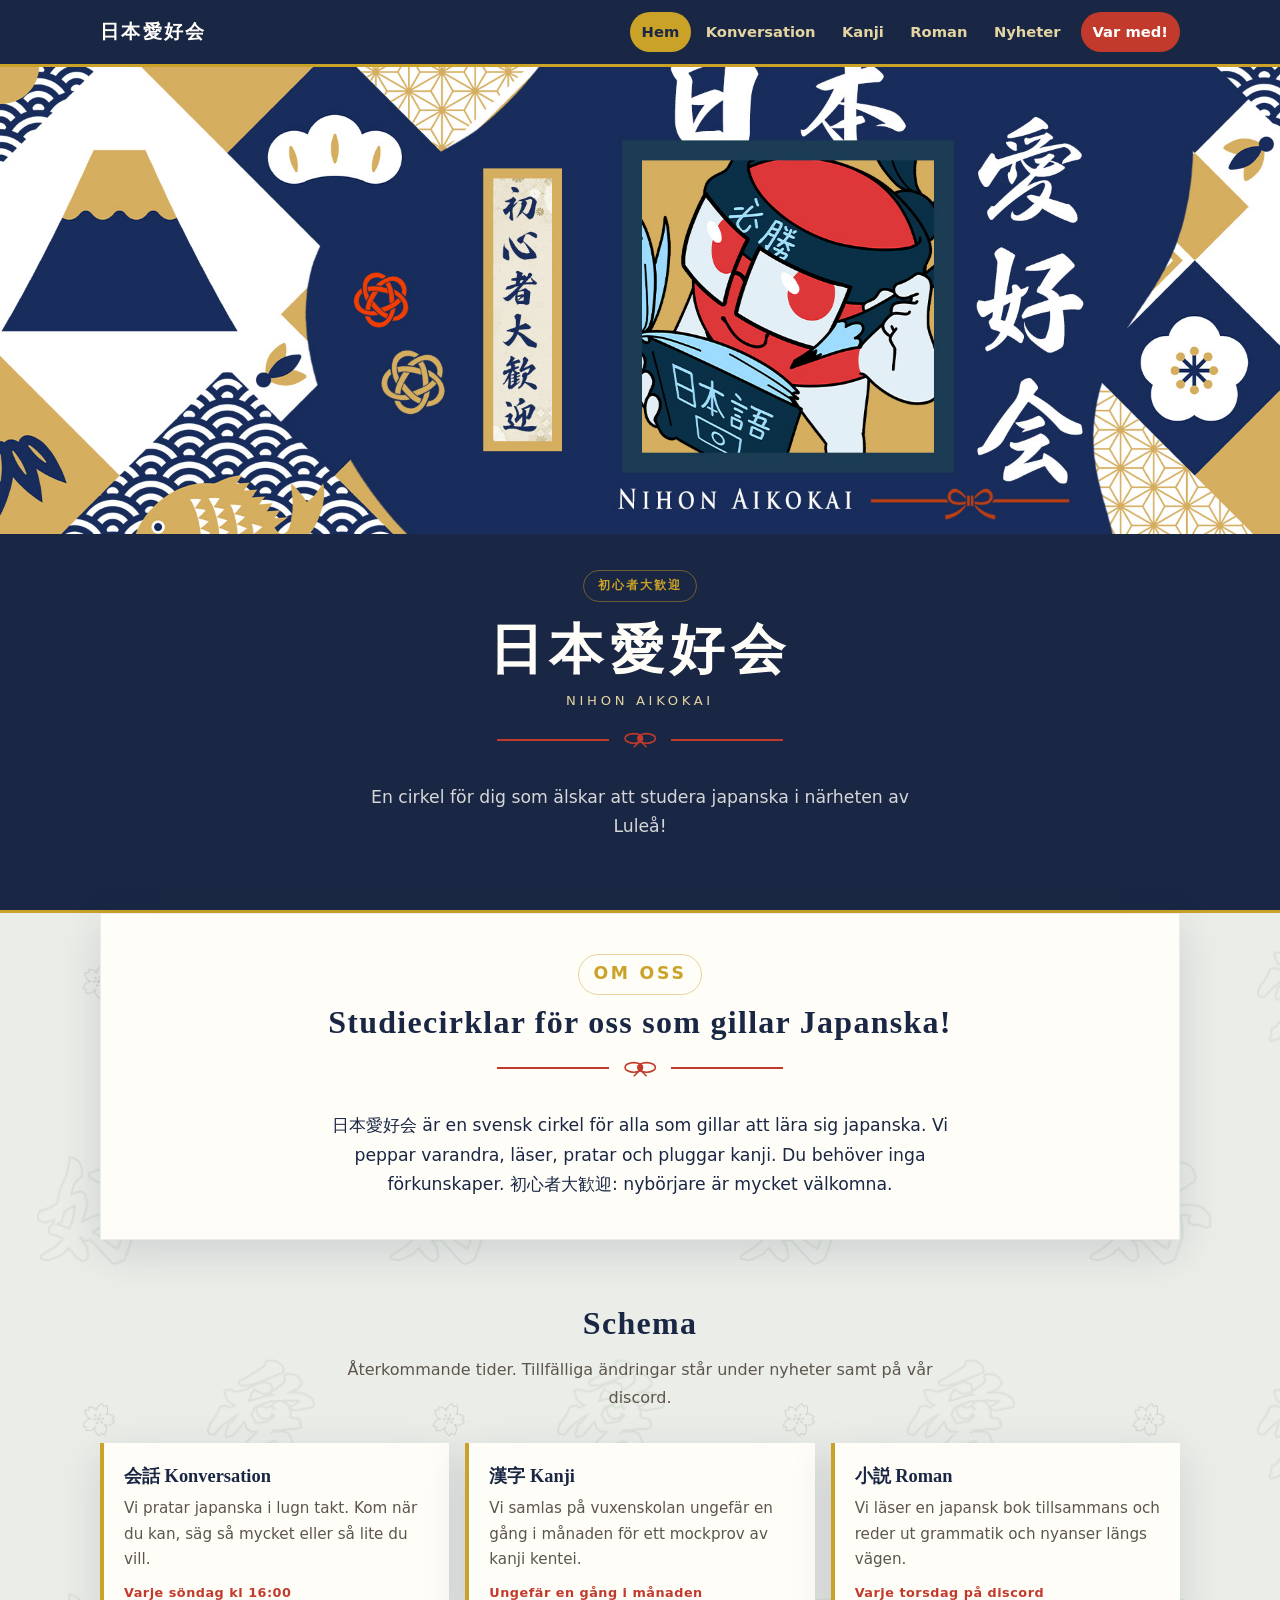
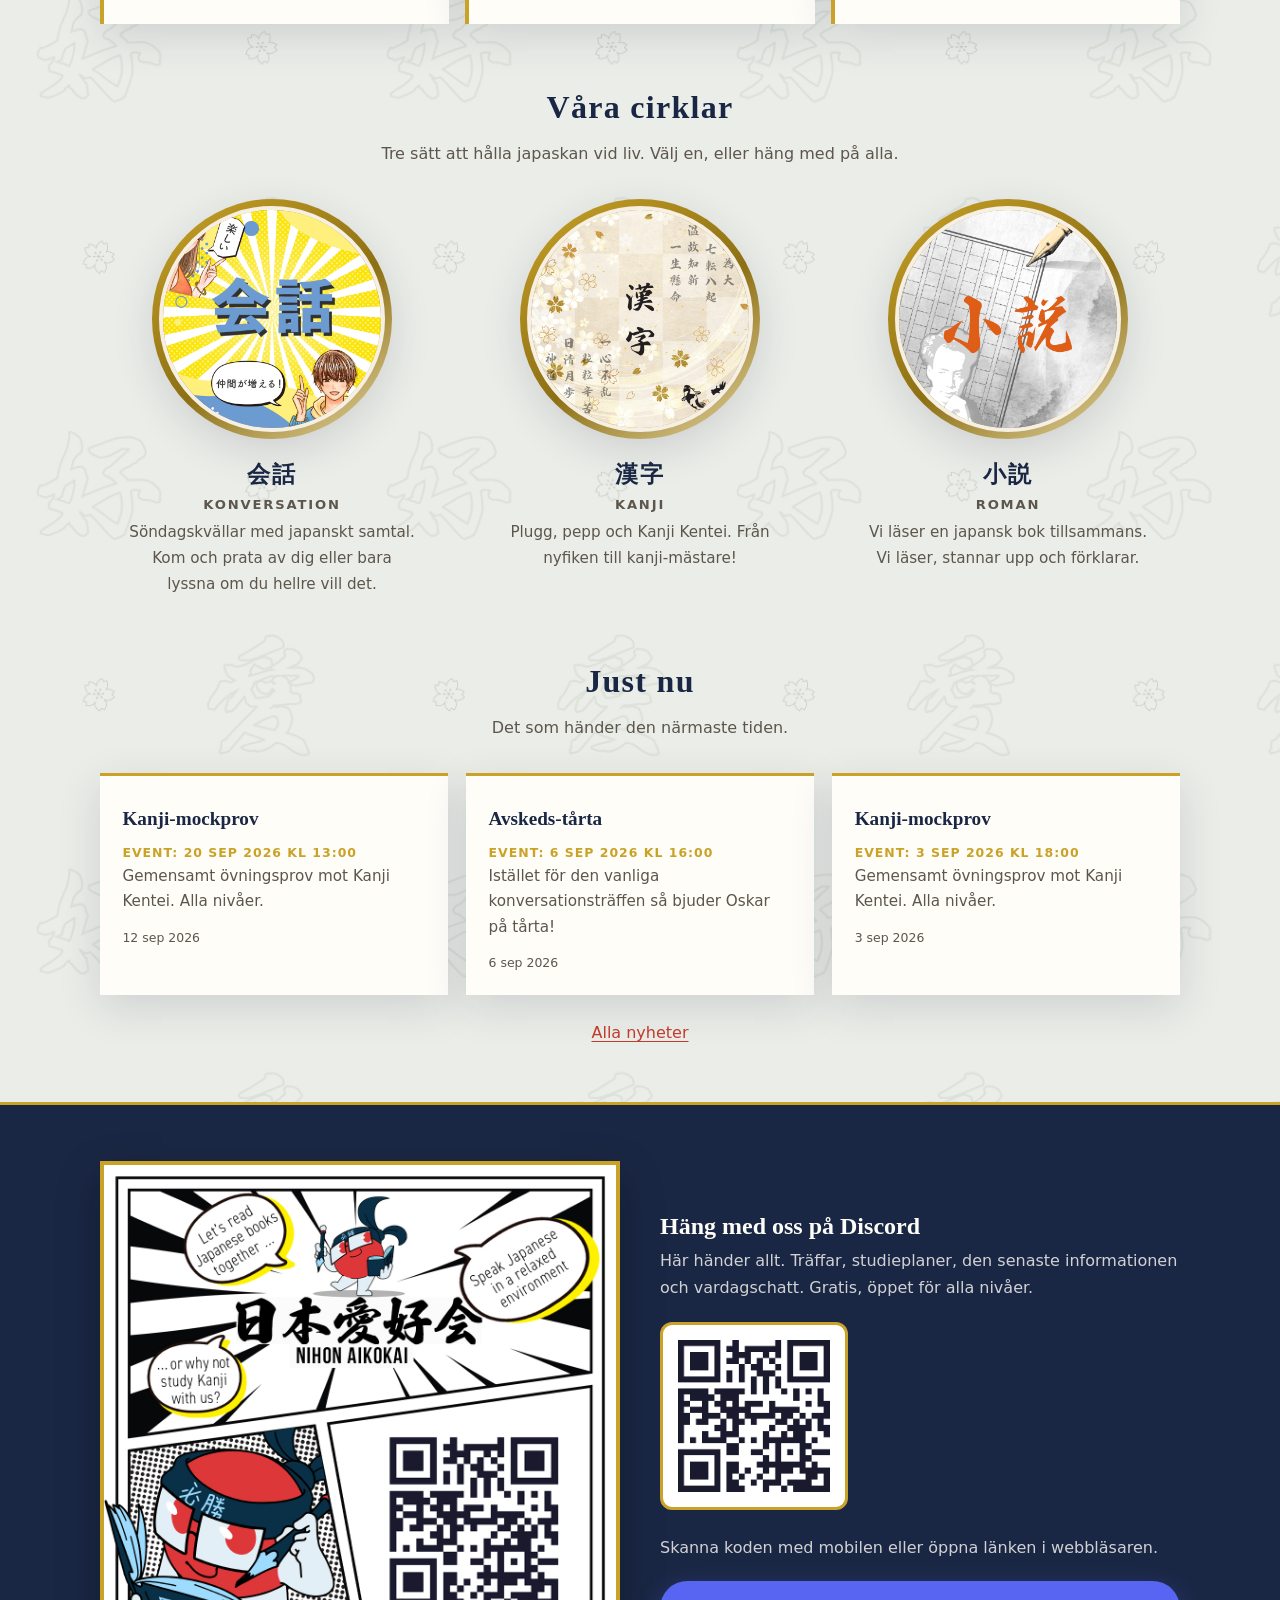
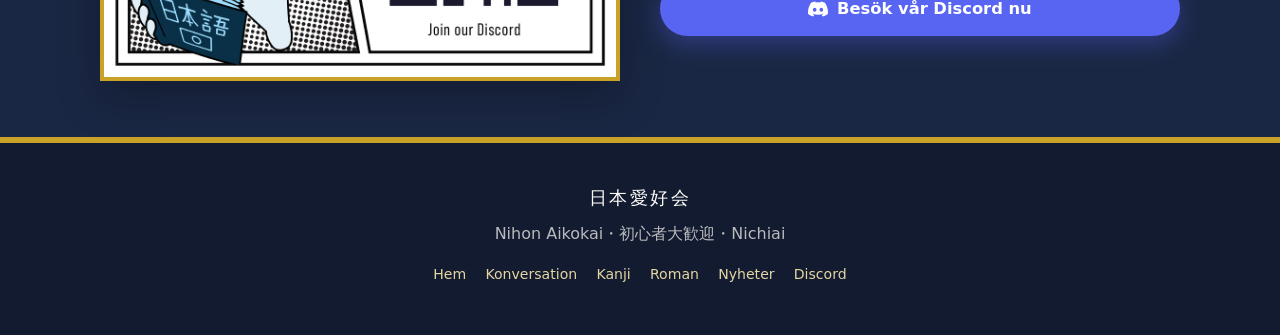
==== index.html @ 25873b59 "initial" ====
<!DOCTYPE html>
<html lang="sv">
	<head>
		
<meta charset="UTF-8" />
<meta name="viewport" content="width=device-width, initial-scale=1" />
<title>日本愛好会 Nihon Aikokai | Japanska studiecirklar i Luleå</title>
<meta name="description" content="日本愛好会 är en studiecirkel för dig som älskar att studera japanska. Konversation varje söndag, kanji med mockprov regelbundet och en läscirkel på Discord. Nybörjare är mycket välkomna." />
<link rel="canonical" href="index.html" />
<link rel="icon" href="favicon.svg" type="image/svg+xml" />
<meta property="og:locale" content="sv_SE" />
<meta property="og:type" content="website" />
<meta property="og:title" content="日本愛好会 Nihon Aikokai | Japanska studiecirklar i Luleå" />
<meta property="og:description" content="日本愛好会 är en studiecirkel för dig som älskar att studera japanska. Konversation varje söndag, kanji med mockprov regelbundet och en läscirkel på Discord. Nybörjare är mycket välkomna." />
<meta property="og:image" content="banner.jpg" />
<meta name="twitter:card" content="summary_large_image" />

<link rel="alternate" hreflang="sv" href="index.html" />

<link rel="alternate" hreflang="x-default" href="index.html" />
<link rel="stylesheet" href="styles.css" />

<script type="application/ld+json">{"@context":"https://schema.org","@graph":[{"@id":"index.html#org","@type":"Organization","alternateName":["Nihon Aikokai","Nihon Aikōkai"],"name":"日本愛好会","sameAs":["https://discord.gg/BaSsQtE"],"url":"/index.html"},{"@type":"WebSite","inLanguage":"sv","name":"日本愛好会"}]}</script>


	</head>
	<body>
		
<a class="skip" href="#main">Hoppa till innehåll</a>
<header class="site-header">
  <div class="header-inner">
    <a class="logo" href="index.html">日本愛好会</a>
    <button class="nav-toggle" type="button" aria-expanded="false" aria-controls="site-nav" aria-label="Öppna meny">
      <span></span>
    </button>
    <nav id="site-nav" class="site-nav" aria-label="Huvudmeny">
      <ul>
        <li><a href="index.html" aria-current="page">Hem</a></li>
        <li><a href="kaiwa.html">Konversation</a></li>
        <li><a href="kanji.html">Kanji</a></li>
        <li><a href="shousetsu.html">Roman</a></li>
        <li><a href="nyheter.html">Nyheter</a></li>
        <li><a class="nav-cta" href="#join">Var med!</a></li>
      </ul>
    </nav>
  </div>
</header>


		<main id="main">
			<section class="hero">
				<img class="hero-art" src="banner.jpg" width="1920" height="960" alt="日本愛好会-banner: maskot med hachimaki läser en japansk bok, Fuji, seigaiha och texten 初心者大歓迎" />
				<div class="hero-band">
					<p class="kicker">初心者大歓迎</p>
					<h1>日本愛好会</h1>
					<p class="hero-romaji">Nihon Aikokai</p>
					
<div class="mizuhiki" aria-hidden="true">
	<svg viewBox="0 0 48 24" fill="none"><ellipse cx="16" cy="11" rx="11" ry="6" stroke="currentColor" stroke-width="2"/><ellipse cx="32" cy="11" rx="11" ry="6" stroke="currentColor" stroke-width="2"/><rect x="21" y="8" width="6" height="6" fill="currentColor"/><path d="M24 14l-8 8M24 14l8 8" stroke="currentColor" stroke-width="2"/></svg>
</div>

					<p class="hero-tagline">En cirkel för dig som älskar att studera japanska i närheten av Luleå!</p>
				</div>
			</section>

			<section class="section" aria-labelledby="om-heading">
				<div class="wrap">
					<div class="intro-card">
						<p class="kicker">Om oss</p>
						<h2 id="om-heading">Studiecirklar för oss som gillar Japanska!</h2>
						
<div class="mizuhiki" aria-hidden="true">
	<svg viewBox="0 0 48 24" fill="none"><ellipse cx="16" cy="11" rx="11" ry="6" stroke="currentColor" stroke-width="2"/><ellipse cx="32" cy="11" rx="11" ry="6" stroke="currentColor" stroke-width="2"/><rect x="21" y="8" width="6" height="6" fill="currentColor"/><path d="M24 14l-8 8M24 14l8 8" stroke="currentColor" stroke-width="2"/></svg>
</div>

						<p>日本愛好会 är en svensk cirkel för alla som gillar att lära sig japanska. Vi peppar varandra, läser, pratar och pluggar kanji. Du behöver inga förkunskaper. 初心者大歓迎: nybörjare är mycket välkomna.</p>
					</div>
				</div>
			</section>

			<section class="section" aria-labelledby="schema-heading" style="padding-top:0">
				<div class="wrap">
					<h2 id="schema-heading">Schema</h2>
					<p class="section-lead">Återkommande tider. Tillfälliga ändringar står under nyheter samt på vår discord.</p>
					<div class="schedule">
						
						<article class="schedule-item">
							<h3>会話 Konversation</h3>
							<p>Vi pratar japanska i lugn takt. Kom när du kan, säg så mycket eller så lite du vill.</p>
							<span class="when">Varje söndag kl 16:00</span>
						</article>
						
						<article class="schedule-item">
							<h3>漢字 Kanji</h3>
							<p>Vi samlas på vuxenskolan ungefär en gång i månaden för ett mockprov av kanji kentei.</p>
							<span class="when">Ungefär en gång i månaden</span>
						</article>
						
						<article class="schedule-item">
							<h3>小説 Roman</h3>
							<p>Vi läser en japansk bok tillsammans och reder ut grammatik och nyanser längs vägen.</p>
							<span class="when">Varje torsdag på discord</span>
						</article>
						
					</div>
				</div>
			</section>

			<section class="section" aria-labelledby="cirklar-heading">
				<div class="wrap">
					<h2 id="cirklar-heading">Våra cirklar</h2>
					<p class="section-lead">Tre sätt att hålla japaskan vid liv. Välj en, eller häng med på alla.</p>
					<div class="circles">
						
						<a class="circle-card" href="kaiwa.html">
							<div class="circle-frame">
								<img src="circle-prom-kaiwa1.jpg" width="800" height="800" alt="会話 mot gul pop-bakgrund med pratbubblor: 楽しい och 仲間が増える" />
							</div>
							<h2>会話 <span>Konversation</span></h2>
							<p>Söndagskvällar med japanskt samtal. Kom och prata av dig eller bara lyssna om du hellre vill det.</p>
						</a>
						
						<a class="circle-card" href="kanji.html">
							<div class="circle-frame">
								<img src="circle-prom-kanji1.jpg" width="800" height="800" alt="漢字さーくる: washi, mizuhiki, Fuji och texten att alla som vill röra vid kanji är välkomna" />
							</div>
							<h2>漢字 <span>Kanji</span></h2>
							<p>Plugg, pepp och Kanji Kentei. Från nyfiken till kanji-mästare!</p>
						</a>
						
						<a class="circle-card" href="shousetsu.html">
							<div class="circle-frame">
								<img src="circle-prom-shousetu.jpg" width="800" height="800" alt="小説 i orange över genkō yōshi, reservoarpenna och en blek författarprofil" />
							</div>
							<h2>小説 <span>Roman</span></h2>
							<p>Vi läser en japansk bok tillsammans. Vi läser, stannar upp och förklarar.</p>
						</a>
						
					</div>
				</div>
			</section>

			<section class="section" aria-labelledby="nyheter-heading">
				<div class="wrap">
					<h2 id="nyheter-heading">Just nu</h2>
					<p class="section-lead">Det som händer den närmaste tiden.</p>
					<div class="news-grid">
						
						<article class="news-card">
							<h3><a href="nyheter/20260912-kanji-kentei.html">Kanji-mockprov</a></h3>
							
							<p class="news-event">Event: <time datetime="2026-09-20T13:00:00&#43;02:00">20 sep 2026 kl 13:00</time></p>
							
							<p>Gemensamt övningsprov mot Kanji Kentei. Alla nivåer.</p>
							<p class="news-posted"><time datetime="2026-09-12">12 sep 2026</time></p>
						</article>
						
						<article class="news-card">
							<h3><a href="nyheter/20260906-kake.html">Avskeds-tårta</a></h3>
							
							<p class="news-event">Event: <time datetime="2026-09-06T16:00:00&#43;02:00">6 sep 2026 kl 16:00</time></p>
							
							<p>Istället för den vanliga konversationsträffen så bjuder Oskar på tårta!</p>
							<p class="news-posted"><time datetime="2026-09-06">6 sep 2026</time></p>
						</article>
						
						<article class="news-card">
							<h3><a href="nyheter/20260903-kanji-kentei.html">Kanji-mockprov</a></h3>
							
							<p class="news-event">Event: <time datetime="2026-09-03T18:00:00&#43;02:00">3 sep 2026 kl 18:00</time></p>
							
							<p>Gemensamt övningsprov mot Kanji Kentei. Alla nivåer.</p>
							<p class="news-posted"><time datetime="2026-09-03">3 sep 2026</time></p>
						</article>
						
					</div>
					<p class="section-more"><a href="nyheter.html">Alla nyheter</a></p>
				</div>
			</section>

			<section class="join" id="join" aria-labelledby="join-heading">
				<div class="wrap">
					<div class="join-grid">
						<div class="join-art">
							<img src="prom01.jpg" width="800" height="800" alt="Manga-ruta med 日本愛好会-maskoten, pratbubblor och Discord-QR" />
						</div>
						<div class="join-actions">
							<h2 id="join-heading">Häng med oss på Discord</h2>
							<p>Här händer allt. Träffar, studieplaner, den senaste informationen och vardagschatt. Gratis, öppet för alla nivåer.</p>
							<div class="qr-wrap">
								<img src="discord-qr.png" width="180" height="180" alt="QR-kod till Discord-servern" />
							</div>
							<p>Skanna koden med mobilen eller öppna länken i webbläsaren.</p>
							<a class="btn btn-discord" href="https://discord.gg/BaSsQtE" target="_blank" rel="noopener noreferrer">
								
<svg viewBox="0 0 24 24" aria-hidden="true"><path d="M20.317 4.37a19.791 19.791 0 0 0-4.885-1.515.074.074 0 0 0-.079.037c-.21.375-.444.864-.608 1.25a18.27 18.27 0 0 0-5.487 0 12.64 12.64 0 0 0-.617-1.25.077.077 0 0 0-.079-.037A19.736 19.736 0 0 0 3.677 4.37a.07.07 0 0 0-.032.027C.533 9.046-.32 13.58.099 18.057a.082.082 0 0 0 .031.057 19.9 19.9 0 0 0 5.993 3.03.078.078 0 0 0 .084-.028 14.09 14.09 0 0 0 1.226-1.994.076.076 0 0 0-.041-.106 13.107 13.107 0 0 1-1.872-.892.077.077 0 0 1-.008-.128 10.2 10.2 0 0 0 .372-.292.074.074 0 0 1 .077-.01c3.928 1.793 8.18 1.793 12.062 0a.074.074 0 0 1 .078.01c.12.098.246.198.373.292a.077.077 0 0 1-.006.127 12.299 12.299 0 0 1-1.873.892.077.077 0 0 0-.041.107c.36.698.772 1.362 1.225 1.993a.076.076 0 0 0 .084.028 19.839 19.839 0 0 0 6.002-3.03.077.077 0 0 0 .032-.054c.5-5.177-.838-9.674-3.549-13.66a.061.061 0 0 0-.031-.03zM8.02 15.33c-1.183 0-2.157-1.085-2.157-2.419 0-1.333.956-2.419 2.157-2.419 1.21 0 2.176 1.096 2.157 2.42 0 1.333-.956 2.418-2.157 2.418zm7.975 0c-1.183 0-2.157-1.085-2.157-2.419 0-1.333.955-2.419 2.157-2.419 1.21 0 2.176 1.096 2.157 2.42 0 1.333-.946 2.418-2.157 2.418z"/></svg>

								Besök vår Discord nu
							</a>
						</div>
					</div>
				</div>
			</section>
		</main>
		
<footer class="site-footer">
  <p class="brand">日本愛好会</p>
  <p>Nihon Aikokai・初心者大歓迎・Nichiai</p>
  <nav aria-label="Sidfot">
    <a href="index.html">Hem</a>
    <a href="kaiwa.html">Konversation</a>
    <a href="kanji.html">Kanji</a>
    <a href="shousetsu.html">Roman</a>
    <a href="nyheter.html">Nyheter</a>
    <a href="https://discord.gg/BaSsQtE" rel="noopener noreferrer">Discord</a>
  </nav>
</footer>
<script src="nav.js"></script>

	</body>
</html>
---- styles.css ----
:root {
  --navy: #1a2744;
  --navy-deep: #121b30;
  --navy-soft: #243556;
  --gold: #c9a227;
  --gold-soft: #e4d5a3;
  --red: #c23a2b;
  --cream: #f6efe3;
  --cream-dark: #ebe3d4;
  --ink: #1a2744;
  --ink-muted: #5c564c;
  --white: #fffdf8;
  --shadow: 0 12px 40px rgba(26, 39, 68, 0.14);
  --font-serif: "Hiragino Mincho ProN", "Noto Serif CJK JP", "Yu Mincho", "Yu Mincho Pr6N", "MS PMincho", "Songti SC", serif;
  --font-sans: system-ui, "Segoe UI", "Hiragino Sans", "Hiragino Kaku Gothic ProN", "Noto Sans CJK JP", "Yu Gothic UI", "Yu Gothic", Meiryo, sans-serif;
  --wrap: 1080px;
  --header-h: 4rem;
}

*,
*::before,
*::after {
  box-sizing: border-box;
  margin: 0;
  padding: 0;
}

html {
  scroll-behavior: smooth;
}

body {
  font-family: var(--font-sans);
  color: var(--ink);
  background: var(--cream);
  background-image: url("wallpaper.jpg");
  background-size: 350px auto;
  line-height: 1.7;
  min-height: 100vh;
}

img {
  max-width: 100%;
  height: auto;
}

a {
  color: var(--red);
  text-underline-offset: 0.18em;
}

a:hover {
  color: var(--navy);
}

:focus-visible {
  outline: 2px solid var(--gold);
  outline-offset: 3px;
}

.skip {
  position: absolute;
  left: 0.75rem;
  top: -3rem;
  z-index: 100;
  background: var(--gold);
  color: var(--navy);
  font-weight: 700;
  padding: 0.5rem 0.9rem;
  text-decoration: none;
}

.skip:focus {
  top: 0.75rem;
}

.wrap {
  width: min(100% - 2rem, var(--wrap));
  margin-inline: auto;
}

.site-header {
  position: sticky;
  top: 0;
  z-index: 50;
  background: var(--navy);
  color: var(--white);
  border-bottom: 3px solid var(--gold);
}

.header-inner {
  width: min(100% - 2rem, var(--wrap));
  margin-inline: auto;
  min-height: var(--header-h);
  display: flex;
  align-items: center;
  justify-content: space-between;
  gap: 1rem;
}

.logo {
  font-family: var(--font-serif);
  font-size: 1.2rem;
  font-weight: 700;
  letter-spacing: 0.12em;
  color: var(--white);
  text-decoration: none;
  white-space: nowrap;
}

.logo:hover {
  color: var(--gold);
}

.nav-toggle {
  display: none;
  width: 2.6rem;
  height: 2.6rem;
  border: 1px solid rgba(201, 162, 39, 0.45);
  border-radius: 8px;
  background: transparent;
  color: var(--gold);
  cursor: pointer;
}

.nav-toggle span,
.nav-toggle span::before,
.nav-toggle span::after {
  display: block;
  width: 1.15rem;
  height: 2px;
  background: currentColor;
  position: relative;
  margin: 0 auto;
}

.nav-toggle span::before,
.nav-toggle span::after {
  content: "";
  position: absolute;
  left: 0;
}

.nav-toggle span::before {
  top: -6px;
}

.nav-toggle span::after {
  top: 6px;
}

.site-nav ul {
  display: flex;
  align-items: center;
  gap: 0.15rem;
  list-style: none;
}

.site-nav a {
  display: block;
  color: var(--gold-soft);
  text-decoration: none;
  font-size: 0.92rem;
  font-weight: 600;
  padding: 0.45rem 0.75rem;
  border-radius: 999px;
}

.site-nav a:hover,
.site-nav a[aria-current="page"] {
  color: var(--navy);
  background: var(--gold);
}

.site-nav .nav-cta {
  color: #fff;
  background: var(--red);
  margin-left: 0.35rem;
}

.site-nav .nav-cta:hover {
  background: #a83226;
  color: #fff;
}

.hero {
  background: var(--navy-deep);
}

.hero-art {
  display: block;
  width: 100%;
  max-height: min(70vh, 700px);
  object-fit: cover;
  object-position: center;
}

.hero-band {
  background: var(--navy);
  color: var(--white);
  text-align: center;
  padding: 2.25rem 1.25rem 2.75rem;
  border-bottom: 3px solid var(--gold);
}

.kicker {
  display: inline-block;
  font-size: 0.75rem;
  font-weight: 700;
  letter-spacing: 0.16em;
  text-transform: uppercase;
  color: var(--gold);
  border: 1px solid rgba(201, 162, 39, 0.45);
  border-radius: 999px;
  padding: 0.3rem 0.9rem;
  margin-bottom: 1rem;
}

.hero-band h1,
.page-head h1 {
  font-family: var(--font-serif);
  font-size: clamp(2.1rem, 6vw, 3.4rem);
  font-weight: 700;
  letter-spacing: 0.12em;
  line-height: 1.2;
}

.hero-romaji {
  color: var(--gold-soft);
  letter-spacing: 0.28em;
  text-transform: uppercase;
  font-size: 0.82rem;
  margin: 0.45rem 0 1rem;
}

.hero-tagline {
  max-width: 36rem;
  margin: 0 auto 1.5rem;
  color: rgba(255, 253, 248, 0.82);
  font-size: 1.08rem;
}

.btn {
  display: inline-flex;
  align-items: center;
  justify-content: center;
  gap: 0.55rem;
  font-family: inherit;
  font-size: 1.02rem;
  font-weight: 700;
  text-decoration: none;
  border-radius: 999px;
  padding: 0.85rem 1.55rem;
  border: none;
  cursor: pointer;
  transition: transform 0.2s, box-shadow 0.2s, background 0.2s;
}

.btn:hover {
  transform: translateY(-2px);
}

.btn-discord {
  display: flex;
  color: #fff;
  background: #5865f2;
  box-shadow: 0 8px 24px rgba(88, 101, 242, 0.35);
}

.btn-discord:hover {
  color: #fff;
  background: #4752c4;
}

.btn-gold {
  color: var(--navy);
  background: var(--gold);
}

.btn-gold:hover {
  color: var(--navy);
  background: #d4b03a;
}

.btn svg {
  width: 1.25rem;
  height: 1.25rem;
  fill: currentColor;
}

.mizuhiki {
  display: flex;
  align-items: center;
  justify-content: center;
  gap: 0.75rem;
  margin: 0.5rem 0 2rem;
  color: var(--red);
}

.mizuhiki::before,
.mizuhiki::after {
  content: "";
  height: 2px;
  width: min(28vw, 7rem);
  background: var(--red);
}

.mizuhiki svg {
  width: 2.4rem;
  height: 1.4rem;
  flex-shrink: 0;
}

.section {
  padding: 0 0 3.5rem 0;
}

.section h2 {
  font-family: var(--font-serif);
  font-size: clamp(1.45rem, 3vw, 2rem);
  letter-spacing: 0.04em;
  text-align: center;
  margin-bottom: 0.35rem;
}

.section-lead {
  text-align: center;
  color: var(--ink-muted);
  max-width: 38rem;
  margin: 0 auto 2rem;
}

.intro-card {
  background: var(--white);
  border: 1px solid rgba(26, 39, 68, 0.08);
  box-shadow: var(--shadow);
  padding: 2rem 1.5rem;
  text-align: center;
}

.intro-card p {
  max-width: 40rem;
  margin: 0 auto;
  font-size: 1.08rem;
}

.schedule {
  display: grid;
  gap: 1rem;
}

.schedule-item {
  background: var(--white);
  border-left: 4px solid var(--gold);
  padding: 1.15rem 1.25rem;
  box-shadow: var(--shadow);
}

.schedule-item h3 {
  font-family: var(--font-serif);
  font-size: 1.15rem;
  margin-bottom: 0.2rem;
}

.schedule-item p {
  color: var(--ink-muted);
  font-size: 0.95rem;
}

.schedule-item .when {
  display: inline-block;
  margin-top: 0.55rem;
  font-size: 0.8rem;
  font-weight: 700;
  letter-spacing: 0.04em;
  color: var(--red);
}

.circles {
  display: grid;
  gap: 2rem;
  justify-items: center;
}

.circle-card {
  text-decoration: none;
  color: inherit;
  text-align: center;
  max-width: 18rem;
}

.circle-card:hover {
  color: inherit;
}

.circle-frame {
  width: min(100%, 240px);
  aspect-ratio: 1;
  margin: 0 auto 1rem;
  border-radius: 50%;
  padding: 7px;
  background: linear-gradient(145deg, var(--gold), #8d7014 55%, var(--gold-soft));
  box-shadow: var(--shadow);
  transition: transform 0.25s;
}

.circle-card:hover .circle-frame {
  transform: translateY(-4px) scale(1.03);
}

.circle-frame img {
  width: 100%;
  height: 100%;
  object-fit: cover;
  border-radius: 50%;
  display: block;
  border: 4px solid var(--cream);
}

.circle-card h2 {
  font-family: var(--font-serif);
  font-size: 1.45rem;
  letter-spacing: 0.08em;
  margin-bottom: 0.25rem;
}

.circle-card h2 span {
  display: block;
  font-family: var(--font-sans);
  font-size: 0.82rem;
  letter-spacing: 0.14em;
  text-transform: uppercase;
  color: var(--ink-muted);
  font-weight: 600;
}

.circle-card p {
  color: var(--ink-muted);
  font-size: 0.95rem;
}

.news-grid {
  display: grid;
  gap: 1.15rem;
}

.news-card {
  background: var(--white);
  padding: 1.35rem 1.4rem;
  box-shadow: var(--shadow);
  border-top: 3px solid var(--gold);
}

.news-card .news-event {
  font-size: 0.78rem;
  font-weight: 700;
  letter-spacing: 0.08em;
  text-transform: uppercase;
  color: var(--gold);
}

.news-card .news-posted {
  margin-top: 0.7rem;
  font-size: 0.78rem;
}

.news-card h3 {
  font-family: var(--font-serif);
  font-size: 1.2rem;
  margin: 0.3rem 0 0.45rem;
}

.news-card h3 a {
  color: var(--ink);
  text-decoration: none;
}

.news-card h3 a:hover {
  color: var(--red);
}

.news-card p {
  color: var(--ink-muted);
  font-size: 0.95rem;
}

.section-more {
  text-align: center;
  margin-top: 1.5rem;
}

.join {
  background: var(--navy);
  color: var(--white);
  padding: 3.5rem 0;
  border-block: 3px solid var(--gold);
}

.join h2 {
  font-family: var(--font-serif);
  color: var(--white);
}

.join .section-lead {
  color: rgba(255, 253, 248, 0.75);
}

.join-grid {
  display: grid;
  gap: 2rem;
  align-items: center;
}

.join-art img {
  width: 100%;
  display: block;
  background: var(--white);
  border: 4px solid var(--gold);
  box-shadow: 0 16px 40px rgba(0, 0, 0, 0.28);
}

.join-actions {
  text-align: center;
}

.join-actions p {
  margin-bottom: 1.25rem;
  color: rgba(255, 253, 248, 0.8);
}

.qr-wrap {
  display: inline-block;
  background: #fff;
  border: 3px solid var(--gold);
  border-radius: 12px;
  padding: 0.7rem;
  line-height: 0;
  margin-bottom: 1rem;
}

.qr-wrap img {
  width: 160px;
  height: 160px;
  display: block;
}

.qr-caption {
  font-size: 0.8rem;
  color: var(--gold-soft);
  margin-bottom: 1.1rem;
}

.page-hero {
  display: block;
  width: 100%;
  max-height: min(48vh, 420px);
  object-fit: cover;
  object-position: center;
  border-bottom: 3px solid var(--gold);
}

.page-head {
  text-align: center;
  padding: 2.5rem 0 0.5rem;
}

.crumbs {
  display: flex;
  flex-wrap: wrap;
  justify-content: center;
  gap: 0.4rem;
  list-style: none;
  font-size: 0.82rem;
  color: var(--ink-muted);
  margin-bottom: 0.9rem;
}

.crumbs a {
  color: var(--ink-muted);
  text-decoration: none;
}

.crumbs a:hover {
  color: var(--red);
}

.crumbs li:not(:last-child)::after {
  content: "/";
  margin-left: 0.4rem;
  color: var(--gold);
}

.prose {
  max-width: 40rem;
  margin: 0 auto;
  font-size: 1.05rem;
}

.prose p + p {
  margin-top: 1rem;
}

.prose h2 {
  font-family: var(--font-serif);
  font-size: 1.4rem;
  text-align: left;
  margin: 2rem 0 0.6rem;
}

.side-img {
  display: block;
  width: min(100%, 28rem);
  margin: 1.75rem auto;
  border: 3px solid var(--gold);
  box-shadow: var(--shadow);
}

.side-img.round {
  width: min(100%, 18rem);
  border-radius: 50%;
  border-width: 6px;
}

.callout {
  background: var(--white);
  border-left: 4px solid var(--red);
  padding: 1.1rem 1.2rem;
  margin: 1.75rem 0;
  box-shadow: var(--shadow);
}

.article-meta {
  text-align: center;
  color: var(--gold);
  font-size: 0.82rem;
  font-weight: 700;
  letter-spacing: 0.1em;
  text-transform: uppercase;
  margin-bottom: 1.25rem;
}

.article-posted {
  margin-top: 2rem;
  font-size: 0.82rem;
  color: var(--ink-muted);
  text-align: center;
}

.site-footer {
  background: var(--navy-deep);
  color: rgba(255, 253, 248, 0.7);
  text-align: center;
  padding: 2.5rem 1rem 2rem;
  border-top: 3px solid var(--gold);
}

.site-footer .brand {
  font-family: var(--font-serif);
  color: var(--white);
  letter-spacing: 0.14em;
  font-size: 1.15rem;
  margin-bottom: 0.35rem;
}

.site-footer nav {
  display: flex;
  flex-wrap: wrap;
  justify-content: center;
  gap: 0.8rem 1.2rem;
  margin: 1rem 0;
}

.site-footer a {
  color: var(--gold-soft);
  text-decoration: none;
  font-size: 0.88rem;
}

.site-footer a:hover {
  color: var(--gold);
}

@media (min-width: 720px) {
  .schedule {
    grid-template-columns: repeat(3, 1fr);
  }

  .circles {
    grid-template-columns: repeat(3, 1fr);
    gap: 1.5rem;
  }

  .news-grid {
    grid-template-columns: repeat(3, 1fr);
  }

  .join-grid {
    grid-template-columns: 1fr 1fr;
    gap: 2.5rem;
  }

  .join-actions {
    text-align: left;
  }

  .intro-card {
    padding: 2.5rem 3rem;
  }
}

@media (max-width: 719px) {
  .nav-toggle {
    display: grid;
    place-items: center;
  }

  .site-nav {
    display: none;
    position: absolute;
    left: 0;
    right: 0;
    top: 100%;
    background: var(--navy-deep);
    border-bottom: 3px solid var(--gold);
    padding: 0.75rem 1rem 1rem;
  }

  .site-nav.is-open {
    display: block;
  }

  .site-nav ul {
    flex-direction: column;
    align-items: stretch;
  }

  .site-nav a {
    padding: 0.7rem 0.9rem;
  }

  .site-nav .nav-cta {
    margin-left: 0;
    text-align: center;
  }

  .hero-art {
    max-height: 42vh;
  }
}

@media (prefers-reduced-motion: reduce) {
  html {
    scroll-behavior: auto;
  }

  .btn,
  .circle-frame {
    transition: none;
  }
}

.lang-switch {
  display: flex;
  justify-content: flex-end;
  gap: 0.65rem;
  padding: 0.55rem 0 0;
  font-size: 0.85rem;
  font-weight: 600;
}

.lang-switch a {
  color: var(--ink-muted);
  text-decoration: none;
}

.lang-switch a[aria-current="true"],
.lang-switch a:hover {
  color: var(--navy);
}
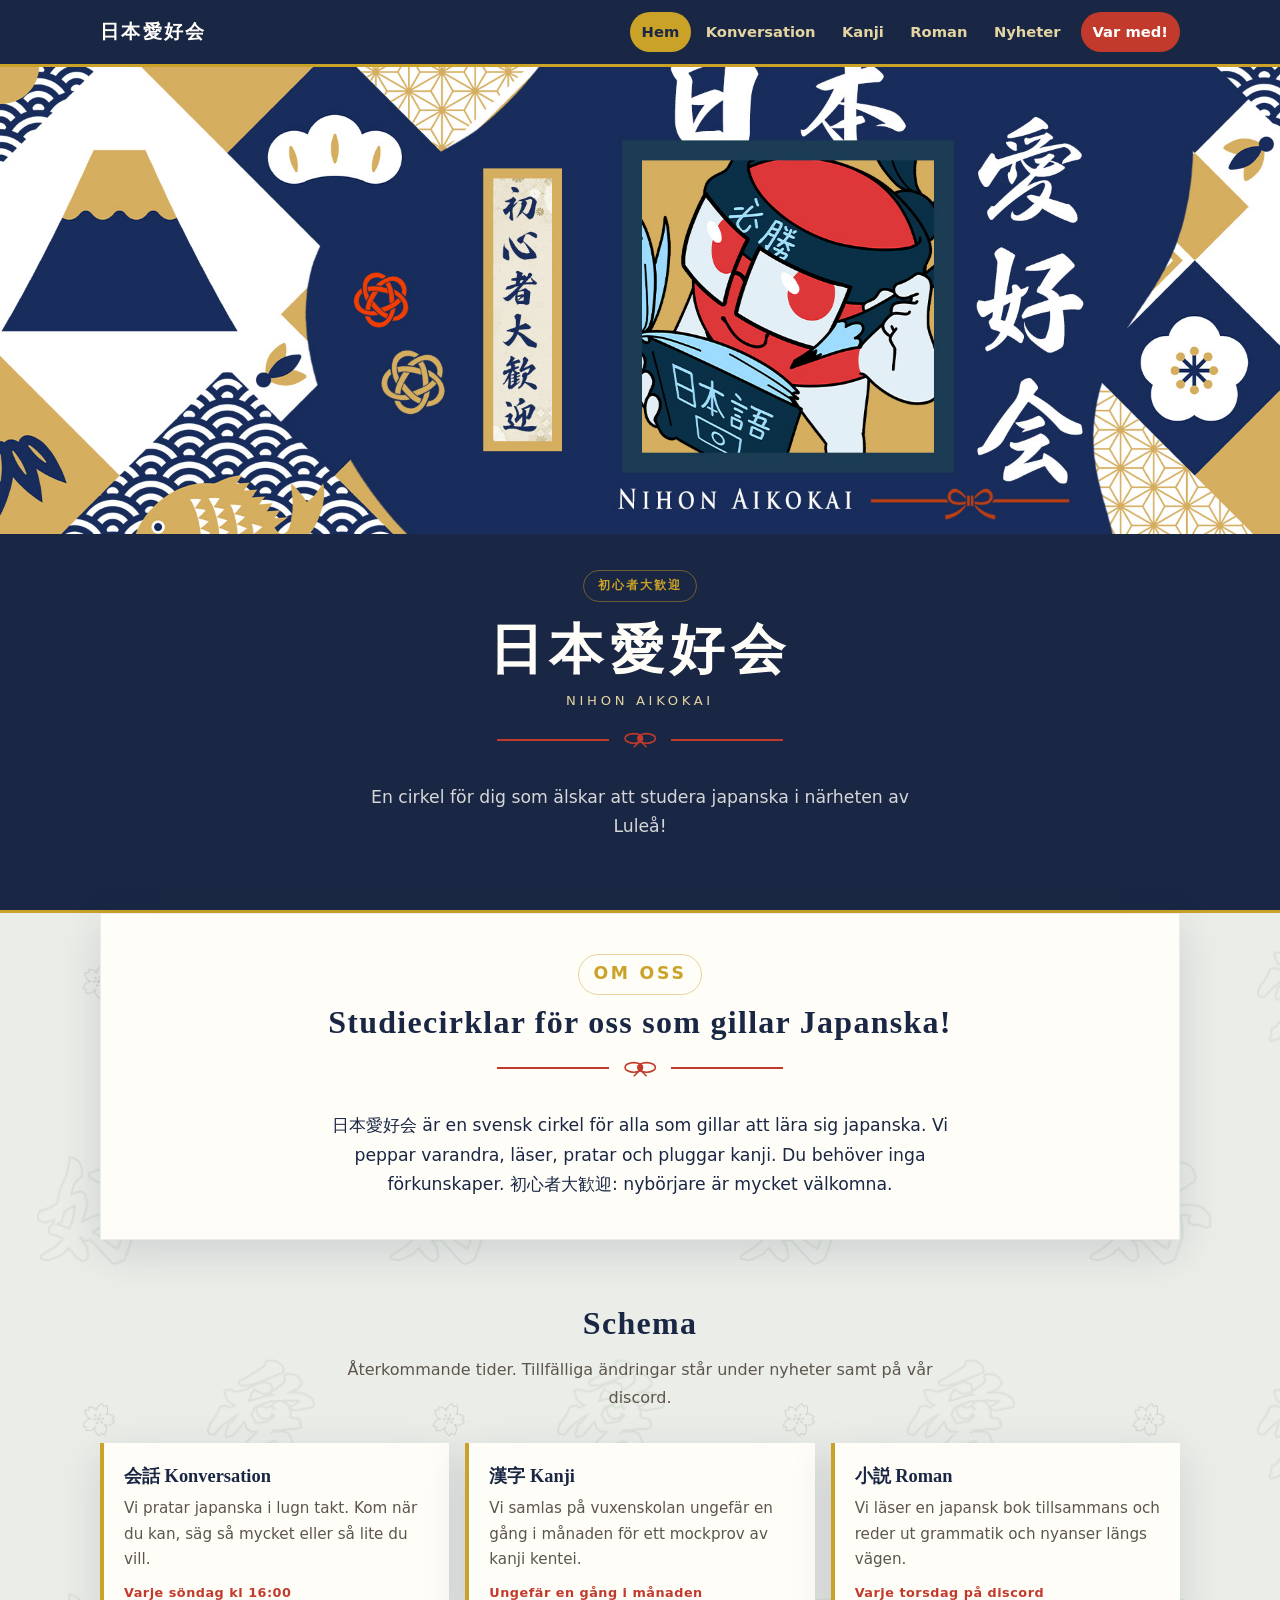
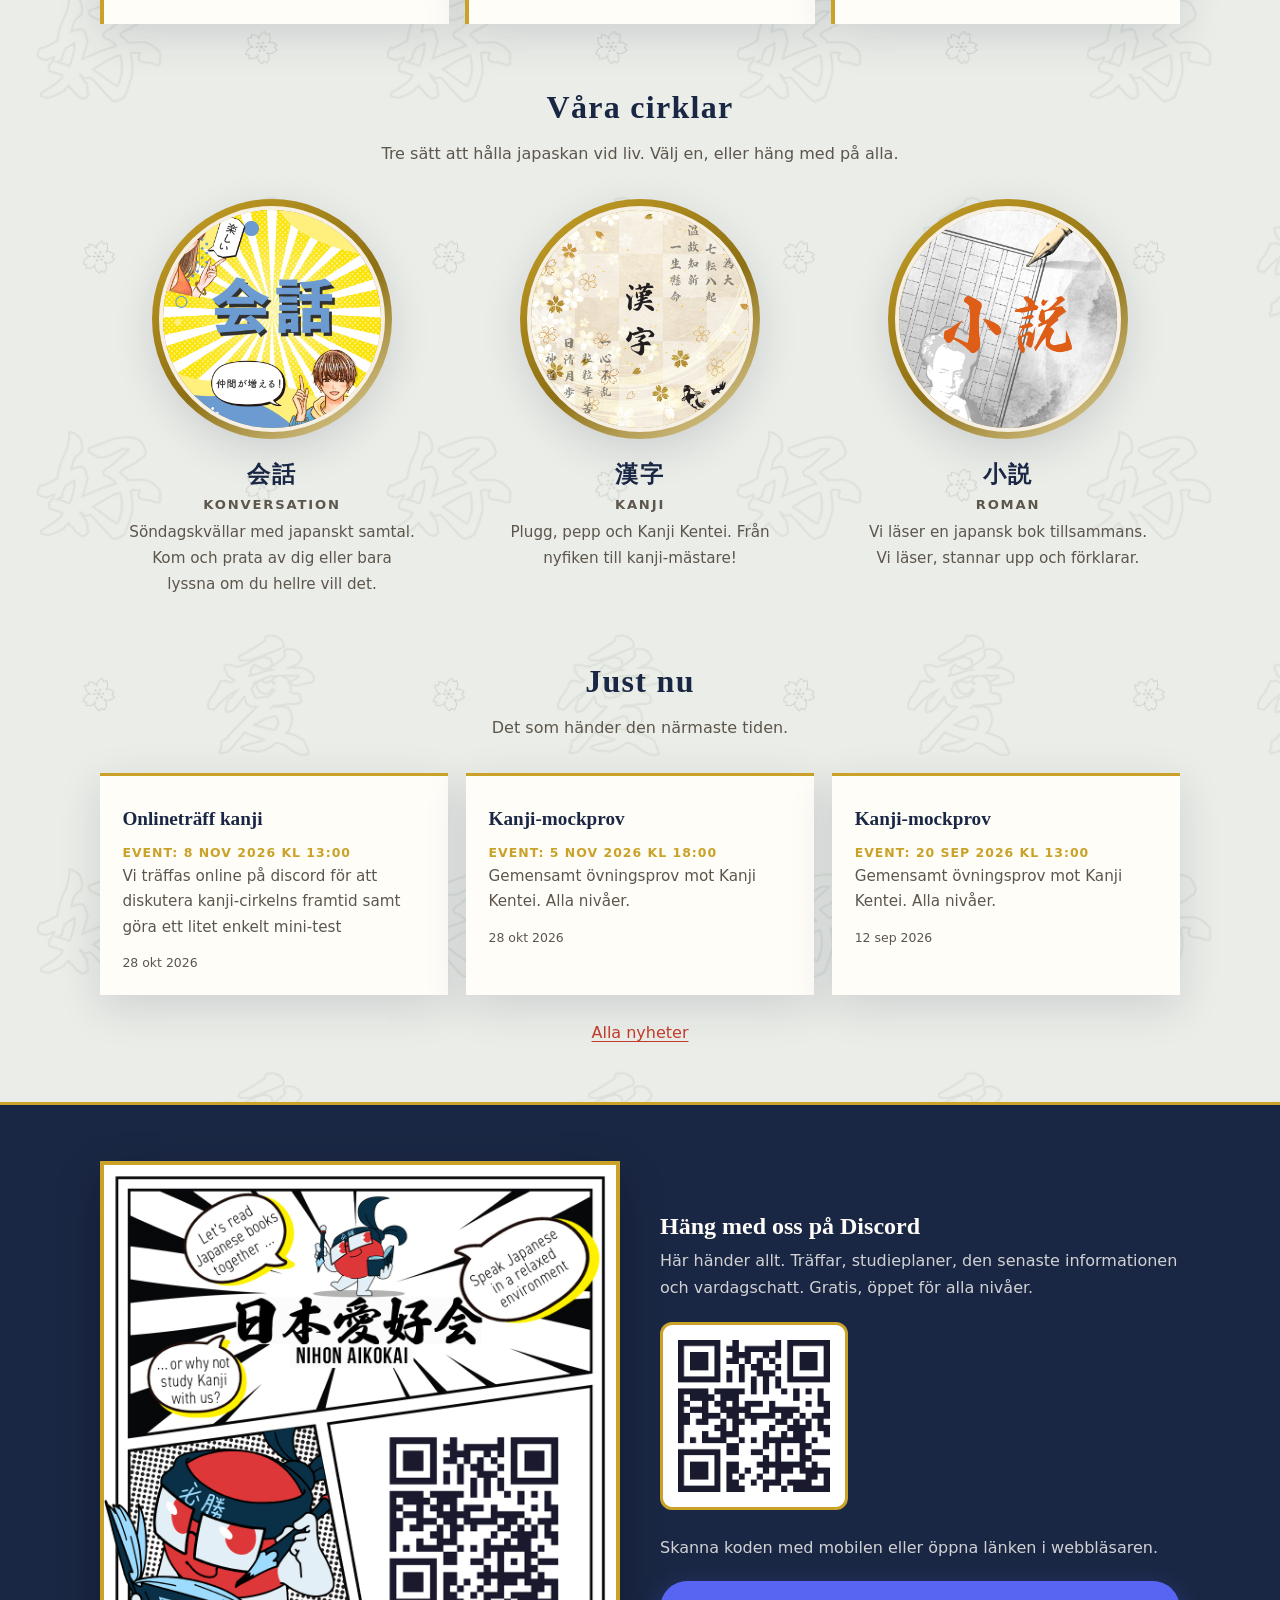
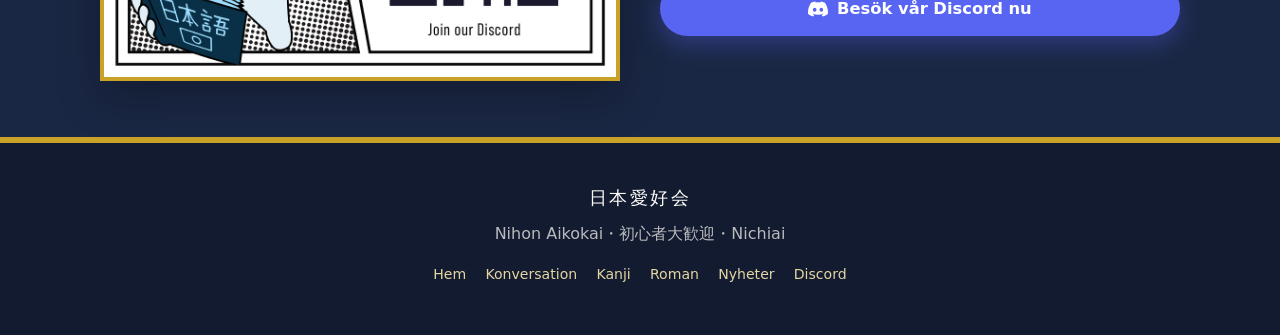
==== commit c4aa358b: "news" ====
--- a/index.html
+++ b/index.html
@@ -148,30 +148,30 @@
 					<div class="news-grid">
 						
 						<article class="news-card">
+							<h3><a href="nyheter/20261028-kanji-online.html">Onlineträff kanji</a></h3>
+							
+							<p class="news-event">Event: <time datetime="2026-11-08T13:00:00&#43;01:00">8 nov 2026 kl 13:00</time></p>
+							
+							<p>Vi träffas online på discord för att diskutera kanji-cirkelns framtid samt göra ett litet enkelt mini-test</p>
+							<p class="news-posted"><time datetime="2026-10-28">28 okt 2026</time></p>
+						</article>
+						
+						<article class="news-card">
+							<h3><a href="nyheter/20261028-kanji-kentei.html">Kanji-mockprov</a></h3>
+							
+							<p class="news-event">Event: <time datetime="2026-11-05T18:00:00&#43;01:00">5 nov 2026 kl 18:00</time></p>
+							
+							<p>Gemensamt övningsprov mot Kanji Kentei. Alla nivåer.</p>
+							<p class="news-posted"><time datetime="2026-10-28">28 okt 2026</time></p>
+						</article>
+						
+						<article class="news-card">
 							<h3><a href="nyheter/20260912-kanji-kentei.html">Kanji-mockprov</a></h3>
 							
 							<p class="news-event">Event: <time datetime="2026-09-20T13:00:00&#43;02:00">20 sep 2026 kl 13:00</time></p>
 							
 							<p>Gemensamt övningsprov mot Kanji Kentei. Alla nivåer.</p>
 							<p class="news-posted"><time datetime="2026-09-12">12 sep 2026</time></p>
-						</article>
-						
-						<article class="news-card">
-							<h3><a href="nyheter/20260906-kake.html">Avskeds-tårta</a></h3>
-							
-							<p class="news-event">Event: <time datetime="2026-09-06T16:00:00&#43;02:00">6 sep 2026 kl 16:00</time></p>
-							
-							<p>Istället för den vanliga konversationsträffen så bjuder Oskar på tårta!</p>
-							<p class="news-posted"><time datetime="2026-09-06">6 sep 2026</time></p>
-						</article>
-						
-						<article class="news-card">
-							<h3><a href="nyheter/20260903-kanji-kentei.html">Kanji-mockprov</a></h3>
-							
-							<p class="news-event">Event: <time datetime="2026-09-03T18:00:00&#43;02:00">3 sep 2026 kl 18:00</time></p>
-							
-							<p>Gemensamt övningsprov mot Kanji Kentei. Alla nivåer.</p>
-							<p class="news-posted"><time datetime="2026-09-03">3 sep 2026</time></p>
 						</article>
 						
 					</div>
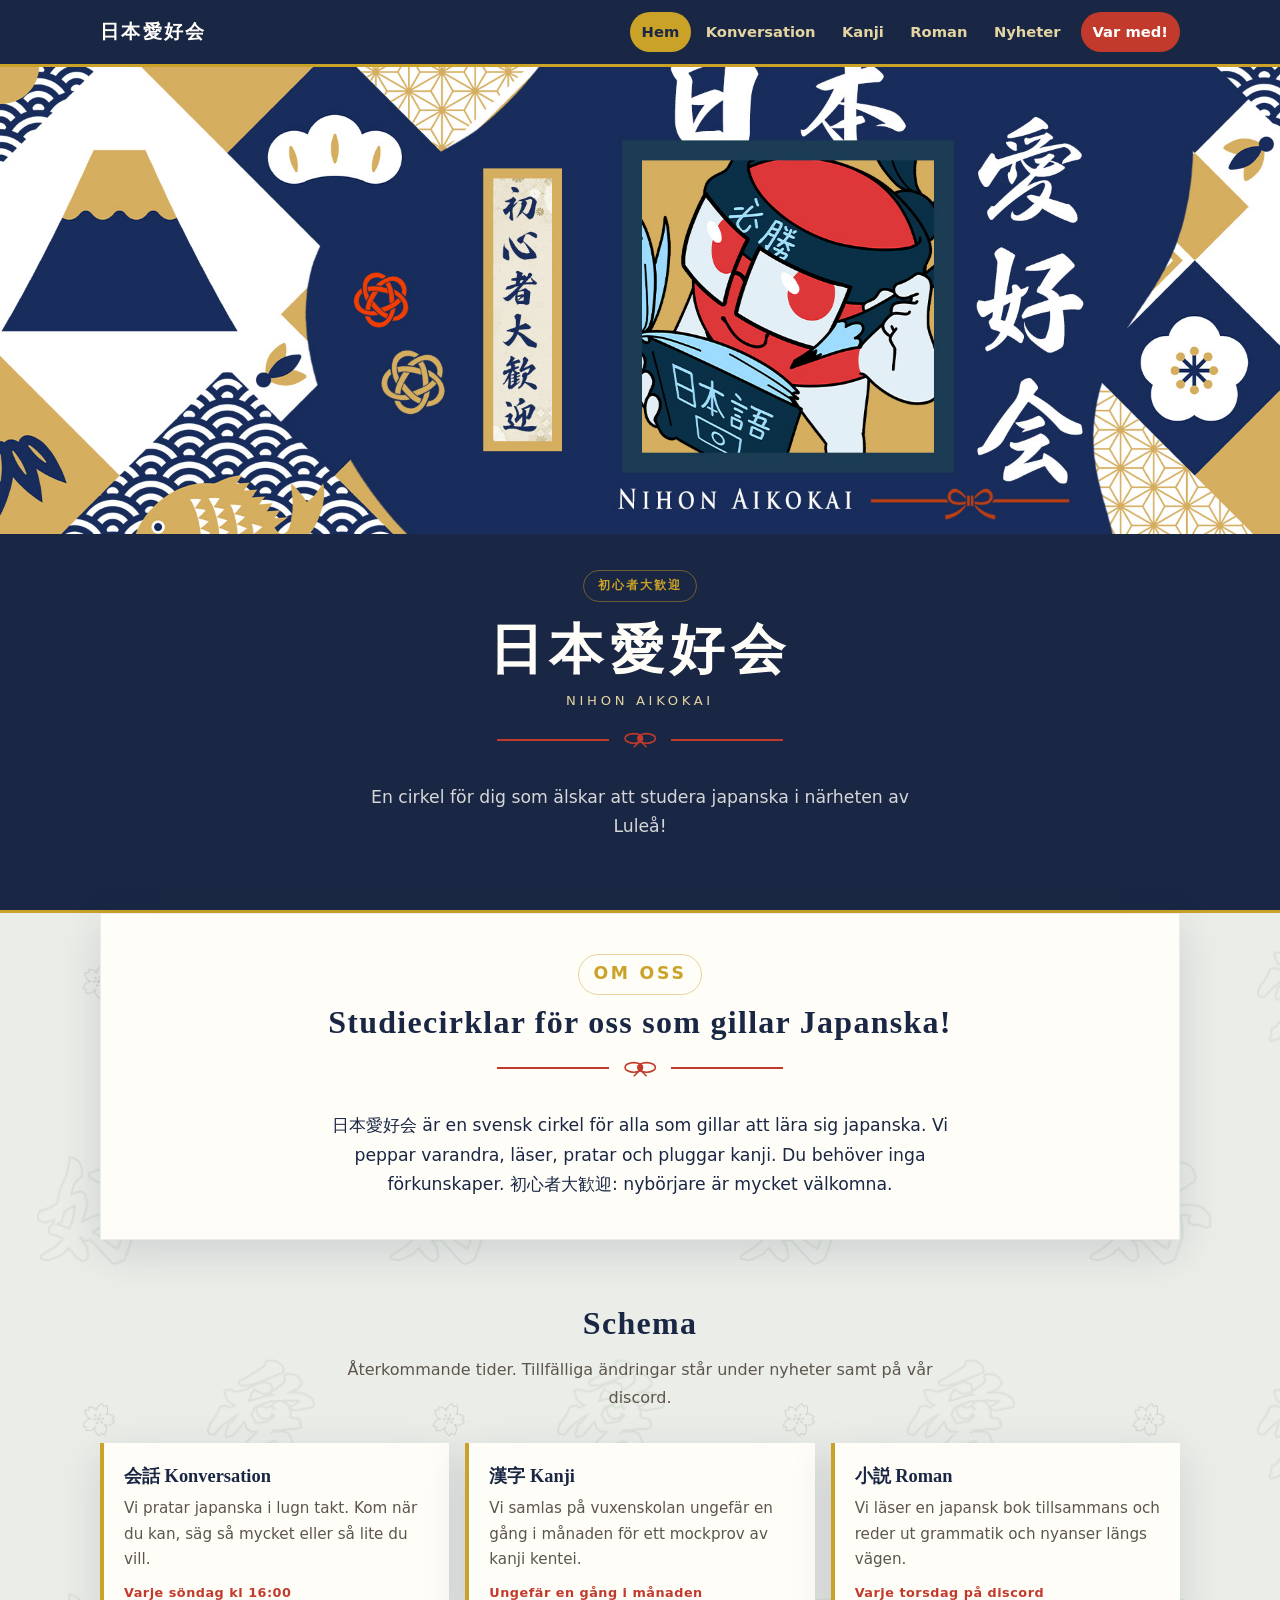
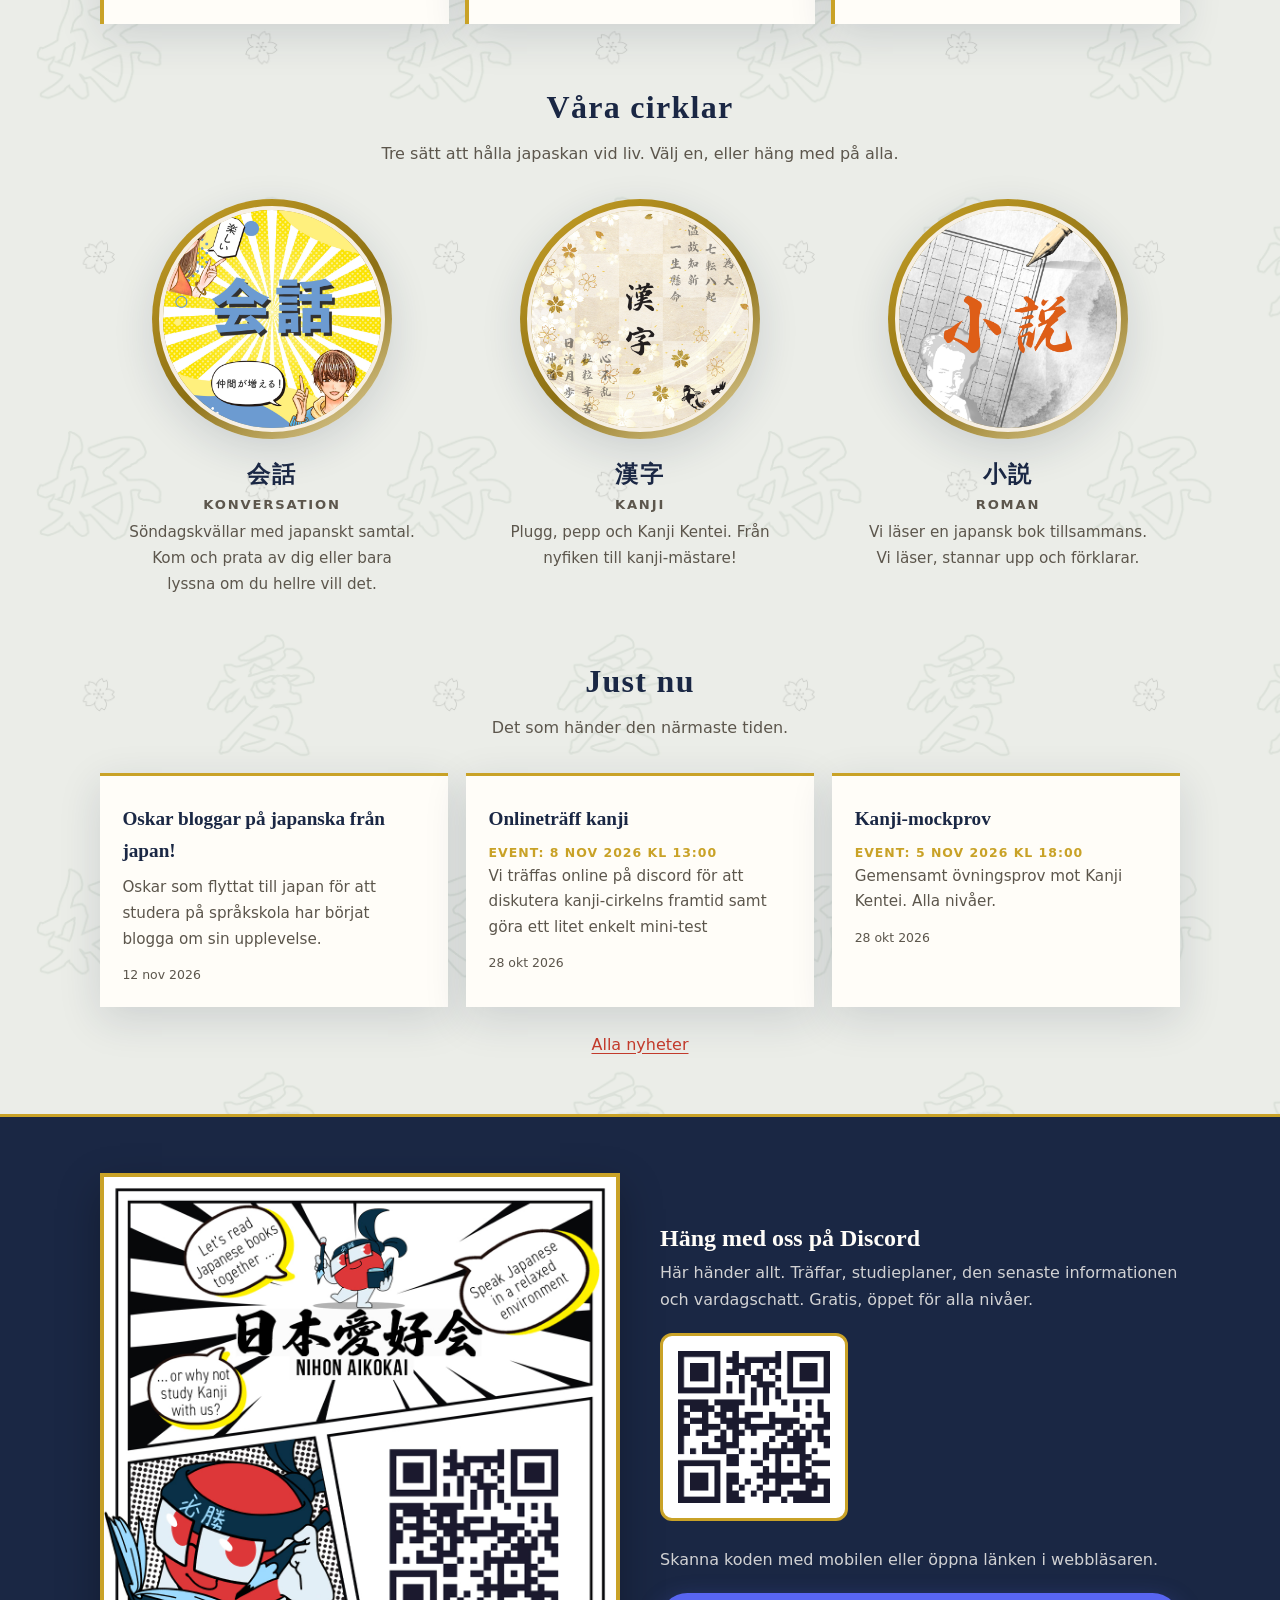
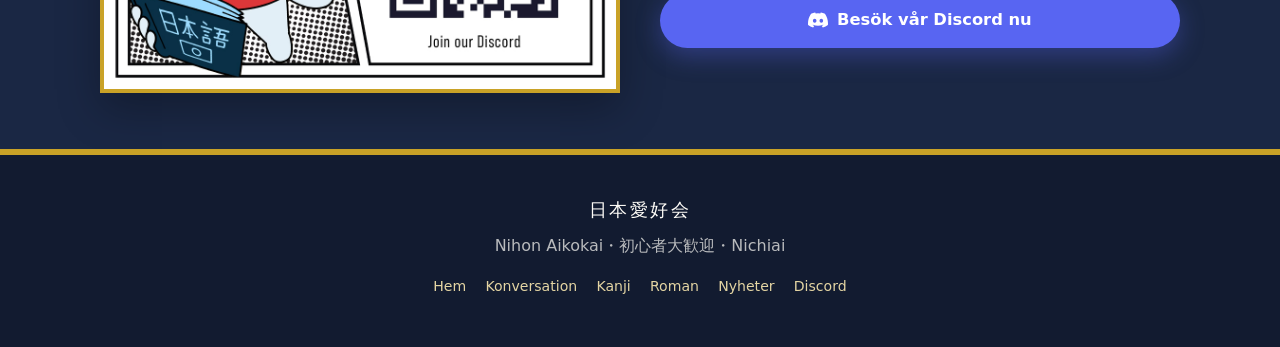
==== commit e7522bf2: "news" ====
--- a/index.html
+++ b/index.html
@@ -148,6 +148,13 @@
 					<div class="news-grid">
 						
 						<article class="news-card">
+							<h3><a href="nyheter/20261112-afroblog.html">Oskar bloggar på japanska från japan!</a></h3>
+							
+							<p>Oskar som flyttat till japan för att studera på språkskola har börjat blogga om sin upplevelse.</p>
+							<p class="news-posted"><time datetime="2026-11-12">12 nov 2026</time></p>
+						</article>
+						
+						<article class="news-card">
 							<h3><a href="nyheter/20261028-kanji-online.html">Onlineträff kanji</a></h3>
 							
 							<p class="news-event">Event: <time datetime="2026-11-08T13:00:00&#43;01:00">8 nov 2026 kl 13:00</time></p>
@@ -163,15 +170,6 @@
 							
 							<p>Gemensamt övningsprov mot Kanji Kentei. Alla nivåer.</p>
 							<p class="news-posted"><time datetime="2026-10-28">28 okt 2026</time></p>
-						</article>
-						
-						<article class="news-card">
-							<h3><a href="nyheter/20260912-kanji-kentei.html">Kanji-mockprov</a></h3>
-							
-							<p class="news-event">Event: <time datetime="2026-09-20T13:00:00&#43;02:00">20 sep 2026 kl 13:00</time></p>
-							
-							<p>Gemensamt övningsprov mot Kanji Kentei. Alla nivåer.</p>
-							<p class="news-posted"><time datetime="2026-09-12">12 sep 2026</time></p>
 						</article>
 						
 					</div>
